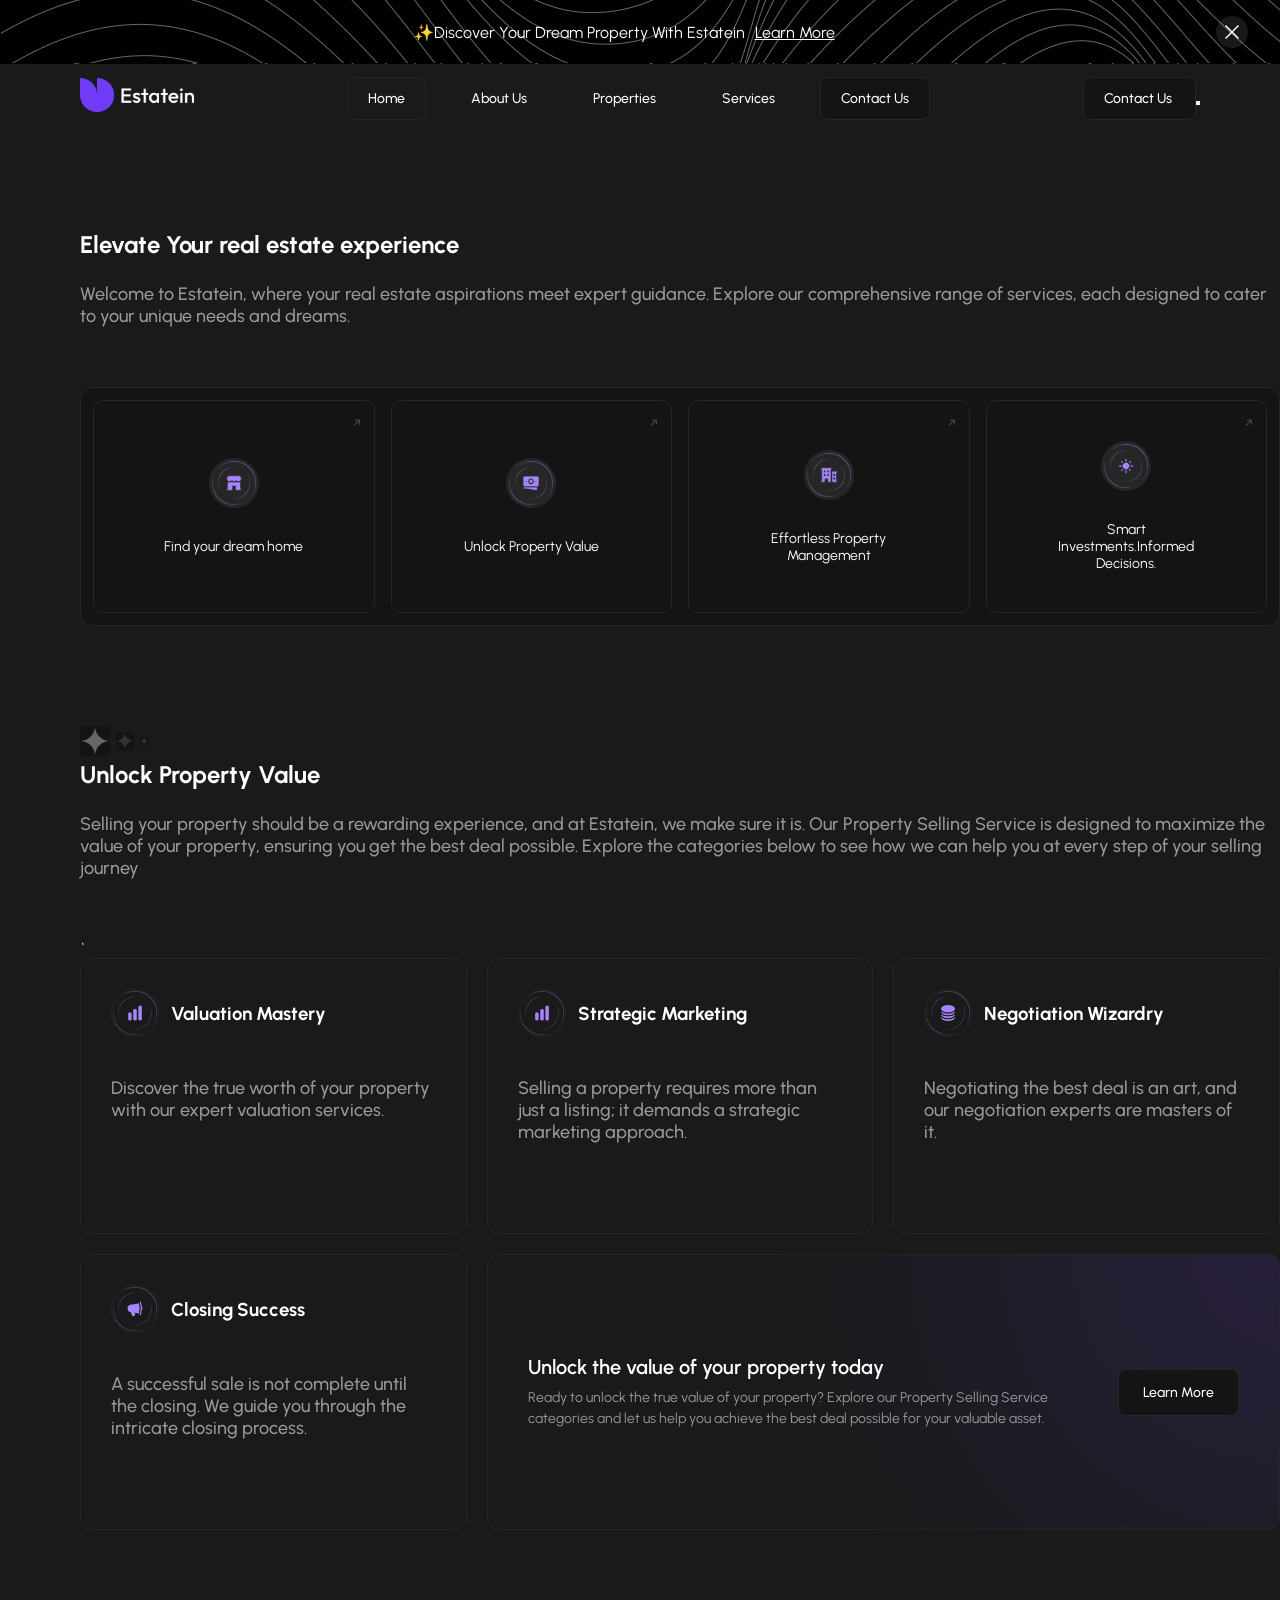
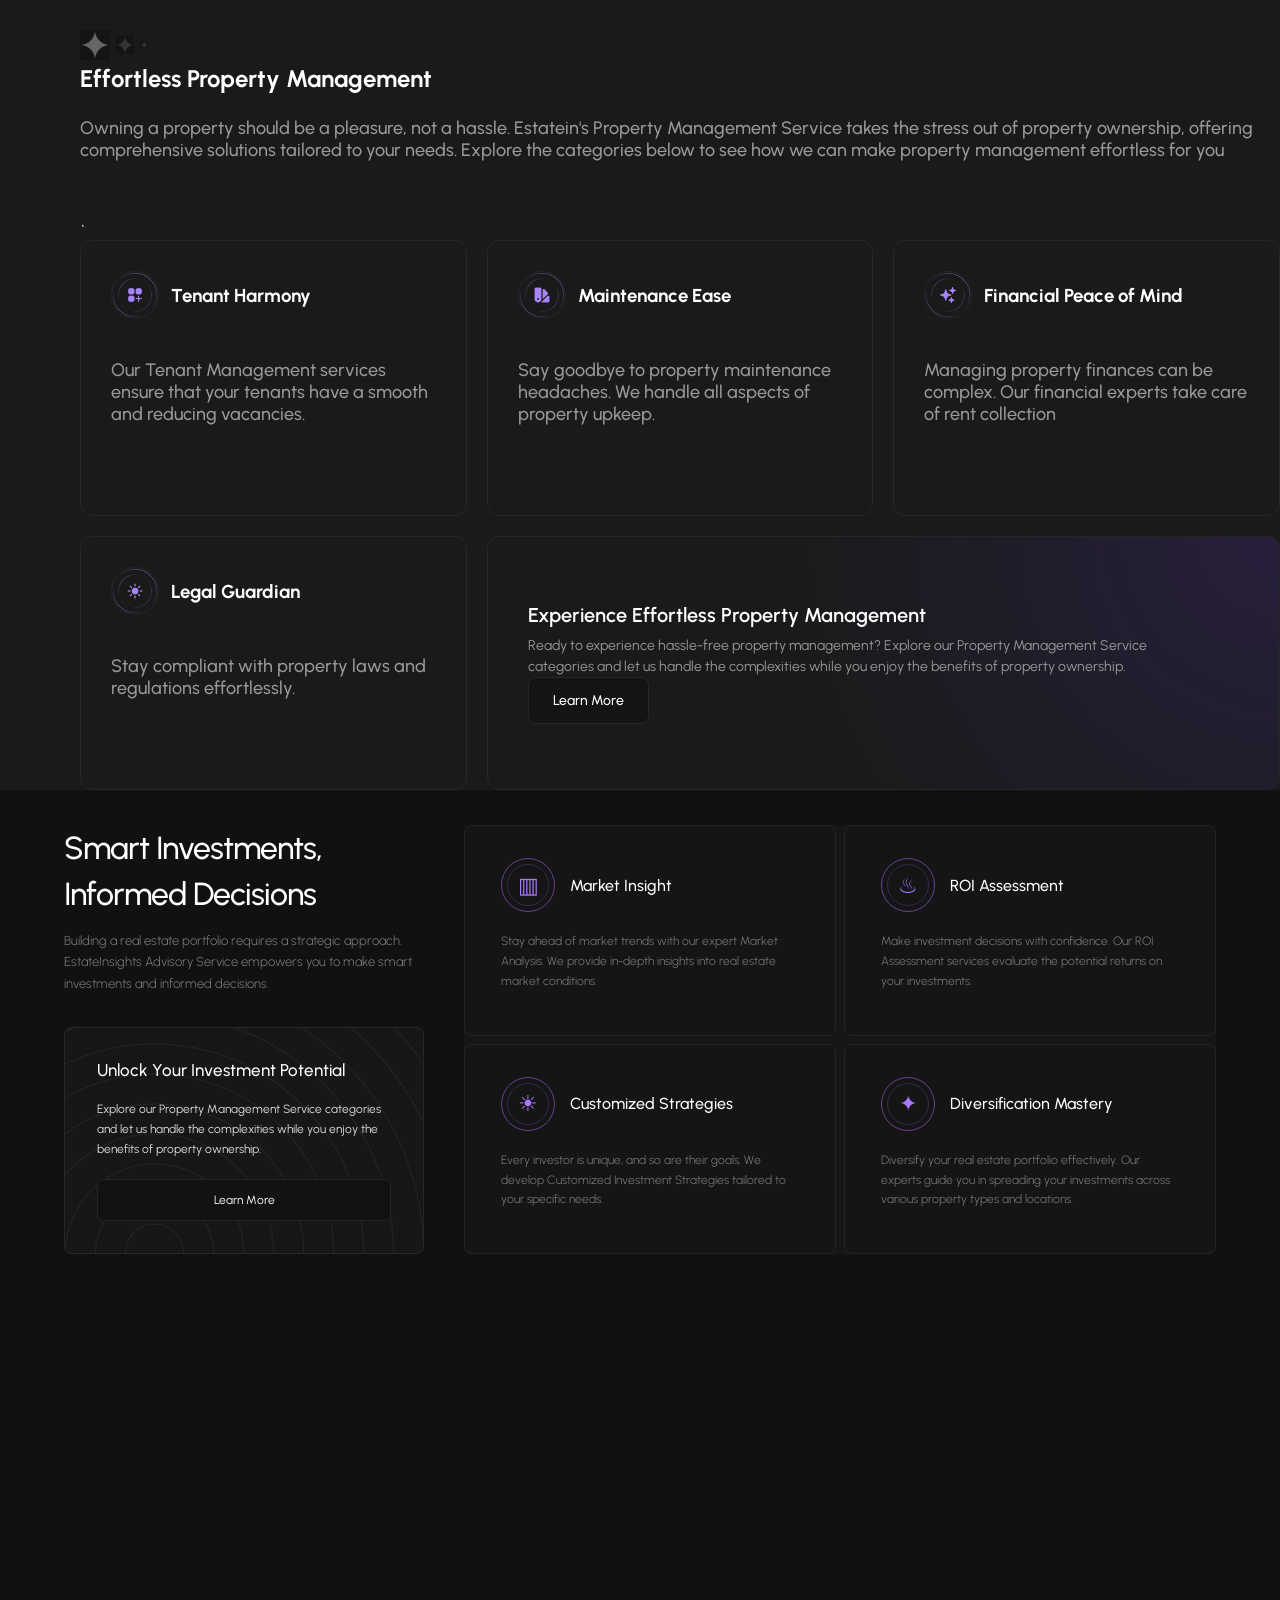
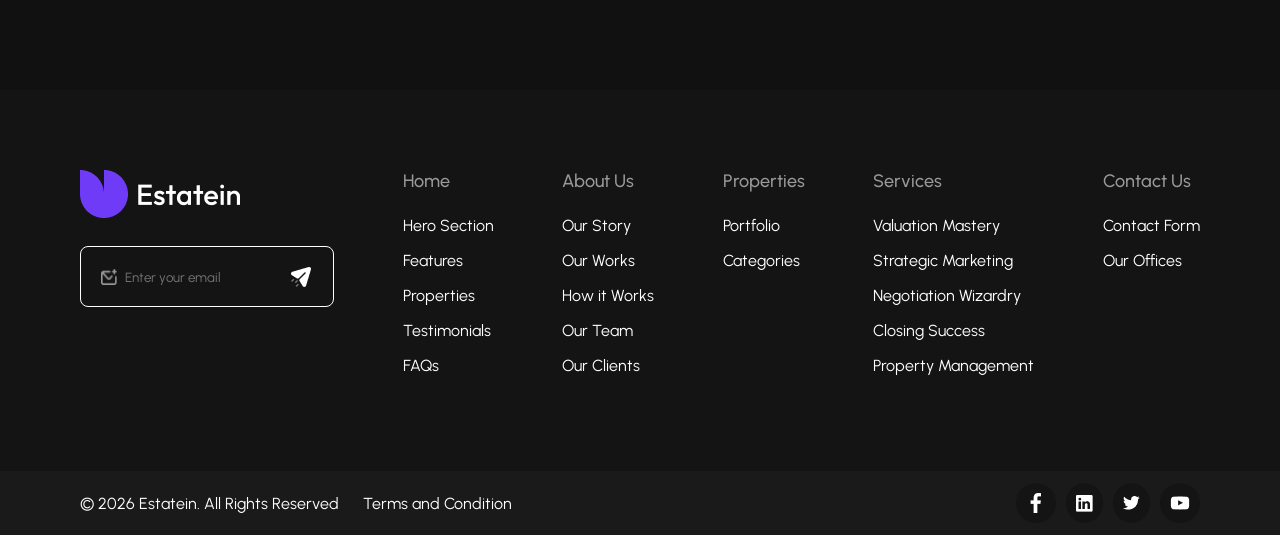
==== services.html @ dced4c07 "new repo" ====
<!DOCTYPE html>
<html lang="en">
<head>
    <meta charset="UTF-8">
    <meta name="viewport" content="width=device-width, initial-scale=1.0">
     <link
      rel="icon"
      type="image/png"
      href="./assets/images/favicon/favicon-96x96.png"
      sizes="96x96"
    />
    <link
      rel="icon"
      type="image/svg+xml"
      href="./assets/images/favicon/favicon.svg"
    />
    <link rel="shortcut icon" href="./assets/images/favicon/favicon.ico" />
    <link
      rel="apple-touch-icon"
      sizes="180x180"
      href="./assets/images/favicon/apple-touch-icon.png"
    />
    <link rel="manifest" href="./assets/images/favicon/site.webmanifest" />
    <title>Estatein: No. 1 real estate agency in Nigeria</title>
    <link href="https://unpkg.com/aos@2.3.1/dist/aos.css" rel="stylesheet" />
    <link href="./services.css" rel="stylesheet" />
</head>
<body>
     <header>
      <div class="header-left">
        <span>✨Discover Your Dream Property With Estatein</span>
        <a href="">Learn More</a>
      </div>
      <div class="header-right">
        <img src="./assets/images/cancel.png" alt="cancel icon" />
      </div>
    </header>
    <nav>
      <div>
        <a href="/">
          <img
            class="nav-logo-img"
            src="./assets/images/Logo.png"
            alt="estatein logo"
          />
        </a>
      </div>

      <ul id="nav-links">
        <li><a class="active-nav" href="./index.html">Home</a></li>
        <li><a href="/aboutus.html">About Us</a></li>
        <li><a href="/properties.html">Properties</a></li>
        <li><a href="/services.html">Services</a></li>
        <li class="nav-contact-li">
          <a class="contact-button" href="/contactus.html">Contact Us</a>
        </li>
      </ul>

      <div class="nav-right">
        <a class="contact-button nav-contact-btn" href="/contactus.html">
          Contact Us
        </a>
        <button
          class="nav-toggle"
          id="nav-toggle"
          aria-label="Toggle navigation menu"
          aria-expanded="false"
          aria-controls="nav-links"
        >
          <span></span>
          <span></span>
          <span></span>
        </button>
      </div>
    </nav>

     <section id="herosection" class="hero-section">
        <div class="hero-upper">
         
          <h1>Elevate Your real estate experience</h1>
          <p>
           Welcome to Estatein, where your real estate aspirations meet expert guidance. Explore our comprehensive range of services, each designed to cater to your unique needs and dreams.
          </p>
        

         <div class="hero-cards-wrapper">
            <div class="hero-lower">
                <div class="card-arrow">↗️</div>
            <div class="hero-card">
                <img src="./assets/images/cuphouse.png" alt="staricon">
            </div>
            <span>Find your dream home</span>
             </div>

            
            <div class="hero-lower">
                <div class="card-arrow">↗️</div>
            <div class="hero-card">
                 <img src="./propvalue.png" alt="staricon">
              </div>
              <span>Unlock Property Value</span>
             </div>
            

            
            <div class="hero-lower">
                <div class="card-arrow">↗️</div>
            <div class="hero-card">
               <img src="building.png" alt="staricon">
              </div>
              <span>Effortless Property Management</span>
             </div>
            

            
            <div class="hero-lower">
                <div class="card-arrow">↗️</div>
            <div class="hero-card">
              <img src="./smart.png" alt="staricon">
            </div>
            <span>Smart Investments.Informed Decisions.</span>
             </div>
        </div>
    </div>

           

           
 </section>

 <section id="valuesection" class="value-section">
        <div class="value-upper">
         <img src="./assets/images/starimg.png" alt="AbstractDesign">
          <h1>Unlock Property Value</h1>
          <p>
            Selling your property should be a rewarding experience, and at Estatein, we make sure it is. Our Property Selling Service is designed to maximize the value of your property, ensuring you get the best deal possible. Explore the categories below to see how we can help you at every step of your selling journey
          </p>`
        </div>

          <div class="cards-grid">


            <div class="feature-card">
            <div class="card-header">
              <div class="icon-box">
                <img src="./analytics.png" alt="staricon">
                </div>
              <h3>Valuation Mastery</h3>
              </div>
              <p>Discover the true worth of your property with our expert valuation services.</p>
              
            </div>

             <div class="feature-card">
            <div class="card-header">
              <div class="icon-box">
                <img src="./analytics.png" alt="staricon">
                </div>
              <h3>Strategic Marketing</h3>
              </div>
              <p>Selling a property requires more than just a listing; it demands a strategic marketing approach.</p>
            </div>

             <div class="feature-card">
            <div class="card-header">
              <div class="icon-box">
                <img src="./wizard.png" alt="staricon">
                </div>
              <h3>Negotiation Wizardry</h3>
              </div>
              <p>Negotiating the best deal is an art, and our negotiation experts are masters of it.</p>
            </div>

            <div class="feature-card">
            <div class="card-header">
              <div class="icon-box">
                <img src="./success.png" alt="staricon">
                </div>
              <h3>Closing Success</h3>
              </div>
              <p>A successful sale is not complete until the closing. We guide you through the intricate closing process.</p>
            </div>

            <div class="banner-card">
              <div class="banner-content">
                <h3>Unlock the value of your property today</h3>
                <p>Ready to unlock the true value of your property? Explore our Property Selling Service categories and let us help you achieve the best deal possible for your valuable asset.</p>
              </div>
              <a href="#" class="btn-cta">Learn More</a>
            </div>


            </div>
       </section>

        <section id="propertysection" class="property-section">
        <div class="property-upper">
         <img src="./assets/images/starimg.png" alt="AbstractDesign">
          <h1>Effortless Property Management</h1>
          <p>
              Owning a property should be a pleasure, not a hassle. Estatein's Property Management Service takes the stress out of property ownership, 
              offering comprehensive solutions tailored to your needs. Explore the categories below to see how we can make property management effortless for you
          </p>`
        </div>

          <div class="property-cards-grid">


            <div class="property-card">
            <div class="property-card-header">
              <div class="property-icon-box">
                <img src="./ease.png" alt="staricon">
                </div>
              <h3>Tenant Harmony</h3>
              </div>
              <p>Our Tenant Management services ensure that your tenants have a smooth and reducing vacancies.</p>
              
            </div>

              <div class="property-card">
            <div class="property-card-header">
              <div class="property-icon-box">
                <img src="./maint.png" alt="staricon">
                </div>
              <h3>Maintenance Ease</h3>
              </div>
              <p>Say goodbye to property maintenance headaches. We handle all aspects of property upkeep.</p>
            </div>

             <div class="property-card">
            <div class="property-card-header">
              <div class="property-icon-box">
                <img src="./finace.png" alt="staricon">
                </div>
              <h3>Financial Peace of Mind</h3>
              </div>
              <p>Managing property finances can be complex. Our financial experts take care of rent collection</p>
            </div>

            <div class="property-card">
            <div class="property-card-header">
              <div class="property-icon-box">
                <img src="./legal.png" alt="staricon">
                </div>
              <h3>Legal Guardian</h3>
              </div>
              <p>Stay compliant with property laws and regulations effortlessly.</p>
            </div>

            <div class="banner-card">
              <div class="banner-content">
                <h3>Experience Effortless Property Management</h3>
                <p>Ready to experience hassle-free property management? Explore our Property Management Service categories and let us handle the complexities while you enjoy the benefits of property ownership.</p>
              <a href="#" class="btn-cta">Learn More</a>
            </div>


            </div>
       </section>


       <section class="investment-section">
 
    <div class="container">
 
            <!-- LEFT SIDE -->
            <div class="left-content">
                <h1>
                    Smart Investments,<br>
                    Informed Decisions
                </h1>
 
                <p class="intro">
                    Building a real estate portfolio requires a strategic approach.
                    EstateInsights Advisory Service empowers you to make
                    smart investments and informed decisions.
                </p>
 
                <!-- CTA CARD -->
                <div class="investment-card">
 
                    <div class="card-pattern"></div>
 
                    <div class="card-content">
                        <h2>Unlock Your Investment Potential</h2>
 
                        <p>
                            Explore our Property Management Service
                            categories and let us handle the complexities while
                            you enjoy the benefits of property ownership.
                        </p>
 
                        <a href="#" class="learn-btn">
                            Learn More
                        </a>
                    </div>
 
                </div>
 
            </div>
 
 
            <!-- RIGHT SIDE -->
            <div class="services-grid">
 
                <!-- CARD 1 -->
                <div class="service-card">
 
                    <div class="service-header">
                        <div class="icon">
                            <span>▥</span>
                        </div>
 
                        <h3>Market Insight</h3>
                    </div>
 
                    <p>
                        Stay ahead of market trends with our expert
                        Market Analysis. We provide in-depth insights into
                        real estate market conditions.
                    </p>
 
                </div>
 
 
                <!-- CARD 2 -->
                <div class="service-card">
 
                    <div class="service-header">
                        <div class="icon">
                            <span>♨</span>
                        </div>
 
                        <h3>ROI Assessment</h3>
                    </div>
 
                    <p>
                        Make investment decisions with confidence. Our
                        ROI Assessment services evaluate the potential
                        returns on your investments.
                    </p>
 
                </div>
 
 
                <!-- CARD 3 -->
                <div class="service-card">
 
                    <div class="service-header">
                        <div class="icon">
                            <span>☀</span>
                        </div>
 
                        <h3>Customized Strategies</h3>
                    </div>
 
                    <p>
                        Every investor is unique, and so are their goals.
                        We develop Customized Investment Strategies
                        tailored to your specific needs.
                    </p>
 
                </div>
 
 
                <!-- CARD 4 -->
                <div class="service-card">
 
                    <div class="service-header">
                        <div class="icon">
                            <span>✦</span>
                        </div>
 
                        <h3>Diversification Mastery</h3>
                    </div>
 
                    <p>
                        Diversify your real estate portfolio effectively.
                        Our experts guide you in spreading your investments
                        across various property types and locations.
                    </p>
 
                </div>
 
            </div>
 
        </div>
       </section>

        <footer>
        <div class="footer-upper">
                <div class="footer-upper-child">
                    <a href="/" >
                         <img data-aos="fade-right" data-aos-duration="900" src="./assets/images/Logo.png" alt="logo">     
                    </a>

                    <form class="footer-form">
                        <img src="./assets/images/emailicon.png" class="email-icon" alt="email icon">
                        <input type="email" placeholder="Enter your email" class="email-input"/>

                        <button>
                            <img src="./assets/images/sendicon.png" alt="send button"/>
                        </button>
                    </form>
                         
                </div>
                <div class="footer-upper-child">
                        <h5>Home</h5>
                        <ul>
                            <li>
                                <a href="/index.html#herosection">Hero Section</a>
                            </li>
                            <li>
                                <a href="/index.html#features">Features</a>
                            </li>
                            <li>
                                <a href="/index.html#properties">Properties</a>
                            </li>
                            <li>
                                <a href="/index.html#testimonials">Testimonials</a>
                            </li>
                            <li>
                                <a href="/index.html#faqs">FAQs</a>
                            </li>
                        </ul>
                </div>
                <div class="footer-upper-child">
<h5>About Us</h5>
                        <ul>
                            <li>
                                <a href="/aboutus.html#ourjourney">Our Story</a>
                            </li>
                            <li>
                                <a href="/aboutus.html#ourworks">Our Works</a>
                            </li>
                            <li>
                                <a href="/aboutus.html#howitworks">How it Works</a>
                            </li>
                            <li>
                                <a href="/aboutus.html#ourteam">Our Team</a>
                            </li>
                            <li>
                                <a href="/aboutus.html#ourclients">Our Clients</a>
                            </li>
                        </ul>
                </div>
                <div class="footer-upper-child">
                             <h5>Properties</h5>
                        <ul>
                            <li>
                                <a href="/properties.html#portfolio">Portfolio</a>
                            </li>
                            <li>
                                <a href="/properties.html#categories">Categories</a>
                            </li>
                           
                           
                        </ul>
                </div>
                <div class="footer-upper-child">
                       <h5>Services</h5>
                        <ul>
                            <li>
                                <a href="/services.html#valuationmastery">Valuation Mastery</a>
                            </li>
                            <li>
                                <a href="/services.html#strategicmarketing">Strategic Marketing</a>
                            </li>
                            <li>
                                <a href="/services.html#negotiationwizadry">Negotiation Wizardry</a>
                            </li>
                            <li>
                                <a href="/services.html#closingsuccess">Closing Success</a>
                            </li>
                            <li>
                                <a href="/services.html#propertymanagement">Property Management</a>
                            </li>
                        </ul>
                </div>
                <div class="footer-upper-child">
                        <h5>Contact Us</h5>
                        <ul>
                            <li>
                                <a href="/contactus.html#contactform">Contact Form</a>
                            </li>
                            <li>
                                <a href="/contactus.html#ouroffices">Our Offices</a>
                            </li>
                          
                        
                        </ul>
                </div>

        </div>


        <div class="footer-lower">
            <div class="footer-lower-left">
                  © 2026 Estatein. All Rights Reserved
                  <a href="/">
                     Terms and Condition

                  </a>
            </div>
            <div class="footer-bottom-right">

                <a href="https://www.facebook.com" class="social-link">
                    <img src="./assets/images/facebook.png" alt="facebook " class="social-img"/>
                </a>

                 <a href="https://www.linkedin.com" class="social-link">
                    <img src="./assets/images/linkedin.png" alt="linkedin" class="social-img"/>
                </a>

                 <a href="https://www.twitter.com" class="social-link">
                    <img src="./assets/images/twitter.png" alt="twitter" class="social-img"/>
                </a>

                 <a href="https://www.youtube.com" class="social-link">
                    <img src="./assets/images/youtube.png" alt="youtube" class="social-img"/>
                </a>

            </div>

        </div>
    </footer>

     <script src="https://unpkg.com/aos@2.3.1/dist/aos.js"></script>
    <script>
      AOS.init();
    </script>
    <script src="./script.js"></script>
</body>
</html>
---- services.css ----
@import url('https://fonts.googleapis.com/css2?family=Urbanist:ital,wght@0,100..900;1,100..900&display=swap');

*{
    margin: 0;
    padding: 0;
    box-sizing: border-box;
    text-decoration: none;
    scroll-behavior: smooth;
}

body{
    overflow-x: hidden;
    
    font-family: "Urbanist", sans-serif;
    background: #1a1a1a;
    color: white;
}

header{
    display: flex;
    background: url("./assets/images/AbstractDesign.png"), linear-gradient(to top, rgba(0, 0, 0, 0.973), rgba(0, 0, 0, 0.959));
    padding: 16px 32px;

}
.header-right{
    width: 32px;
    height: 32px;
}
.header-left{
    flex-grow: 1;
    display: flex;
    justify-content: center;
    align-items: center;
    gap: 10px;
}
.header-left a{
    color: white;
    text-decoration: underline;
    cursor: pointer;
    transition: all 0.6s ease;
}
.header-left a:hover{
    color: #703bf7;
}




/* nav section */
nav{
    display: flex;
    padding: 14px 80px;
    justify-content: space-between;
    align-items: center;
}
.nav-logo-img{
    height: 34px;
    width: 114px;
}

nav ul{
    display: flex;
    gap: 24px;
}

nav li{
    list-style: none;
}
nav li a{
    color: white;
    font-size: 14px;
    font-weight: 500;
    cursor: pointer;
    transition: all 0.6s ease;
    padding: 12px 20px;
    border: 1px solid rgba(255, 255, 255, 0);
    border-radius: 8px;
    
}

   
nav li a:hover{  
    border: 1px solid #262626;
}

.active-nav{
    padding: 12px 20px;
    border: 1px solid #262626;
    border-radius: 8px;
}

.contact-button{
    color: white;
    font-size: 14px;
    font-weight: 500;
    cursor: pointer;
    transition: all 0.6s ease;
    padding: 12px 20px;
    border: 1px solid #262626;
    border-radius: 8px;
    background-color: #141414;
    
}

   
.contact-button:hover{  
    border: 1px solid white;
}
.purple-button{
    color: white;
    font-size: 14px;
    font-weight: 500;
    cursor: pointer;
    transition: all 0.6s ease;
    padding: 12px 20px;
    border: 1px solid #703bf7;
    border-radius: 8px;
    background-color: #703bf7;
    
}

   
.purple-button:hover{  
    border: 1px solid #703bf7;
    color: #703bf7;
    background: none;
}

.hero-section {
     
    padding: 0px 0px 0px 80px;
    margin-top: 100px;
}
.hero-upper p {
    font-weight: 500;
    font-size: 18px;
    margin-top: 24px;
    margin-bottom: 60px;
    color: #999999;
}

.hero-lower p {
     font-weight: 500;
    font-size: 18px;
    margin-top: 24px;
    margin-bottom: 60px;
    color: #999999;
}

.hero-lower {
    display: flex;
    flex-direction: column;
     align-items: center;
     text-align: center;
    position: relative;
    justify-content: center;
    flex: 1;
    
    
    border-radius: 10px;
    border: 1px solid #262626;
    padding: 40px 20px;
    gap: 14px;
    

}
.hero-lower:hover {
    border-color: #6f45b7;
    transform: translateY(-5px);
 
    box-shadow:
        0 15px 40px rgba(0, 0, 0, 0.35),
        0 0 30px rgba(121, 72, 190, 0.08);
}
.hero-lower span {
    font-size: 14px;
    color: var(--text);
    max-width: 160px;
}


.hero-cards-wrapper {
    display: flex;
    flex-direction: row;
    gap: 16px;
    width: 100%;
    padding: 12px;
    background-color: #141414;
    border: 1px solid #262626;
    border-radius: 12px;
}
.card-arrow {
    position: absolute;
    top: 14px;
    right: 14px;
    color: #4D4D4D;
    font-size: 14px;
}
.hero-card {
    width: 50px;
    height: 50px;
    background-color: #262626;
    border-radius: 50%;
    display: flex;
    align-items: center;
    justify-content: center;
    margin-bottom: 16px;
    flex-shrink: 0;
}

.hero-card img {
    width: 44px;
    height: 44px;
    object-fit: contain;
}





/* property section */
.property-section {
     padding: 0px 0px 0px 80px;
    margin-top: 100px;
}
.property-upper p {
     font-weight: 500;
    font-size: 18px;
    margin-top: 24px;
    margin-bottom: 60px;
    color: #999999;
}

.property-cards-grid {
    display: grid;
    grid-template-columns: repeat(3, 1fr);
    gap: 20px;
}

.property-card {
    background-color: #1A1A1A;
    border: 1px solid #262626;
    border-radius: 12px;
    padding: 30px;
    display: flex;
     flex-direction: column ;
     gap: 16px;
}
.property-card-header {
    display: flex;
    align-items: center;
    gap: 12px;
}
.property-icon-box {
    width: 48px;
    height: 48px;
    background-color: #1A1A1A;
    border: 1px solid #262626;
    border-radius: 50%;
    display: flex;
    align-items: center;
    justify-content: center;
    flex-shrink: 0;
}
.banner-card {
    grid-column: span 2;
    background-color: #1A1A1A;
    background-image: radial-gradient(circle at top right, rgba(112, 59, 247, 0.15), transparent 60%);
    border: 1px solid #262626;
    border-radius: 12px;
    padding: 30px 40px;
    display: flex;
    align-items: center;
    justify-content: space-between;
    gap: 20px;
}
.banner-card :hover{
     transform: translateY(-5px);
 
    background: #181619;
 
    border-color: #7046ad;
 
    box-shadow:
        0 15px 35px rgba(0, 0, 0, 0.3),
        0 0 25px rgba(119, 70, 190, 0.08);

}
.banner-content h3 {
    font-size: 20px;
    font-weight: 600;
    color: #FFFFFF;
    margin-bottom: 8px;
}
.banner-content p {
    font-size: 14px;
    color: #999999;
    line-height: 1.5;
    max-width: 650px;
}
.btn-cta {
    display: inline-block;
    background-color: #141414;
    color: #FFFFFF;
    border: 1px solid #262626;
    padding: 14px 24px;
    border-radius: 8px;
    text-decoration: none;
    font-size: 14px;
    font-weight: 500;
    white-space: nowrap;
    transition: all 0.3s ease;
}
.property-card p{
    font-weight: 500;
    font-size: 18px;
    margin-top: 24px;
    margin-bottom: 60px;
    color: #999999;
}
.property-card img {
    width: 44px;
    height: 44px;
    object-fit: contain;
}
.btn-cta:hover {
    background-color: #703bf7;
    border-color: #703BF7;
}
.property-card:hover {
     transform: translateY(-5px);
 
    background: #181619;
 
    border-color: #7046ad;
 
    box-shadow:
        0 15px 35px rgba(0, 0, 0, 0.3),
        0 0 25px rgba(119, 70, 190, 0.08);

}


/* value section */
.value-section {
     padding: 0px 0px 0px 80px;
    margin-top: 100px;
}
.value-upper p {
     font-weight: 500;
    font-size: 18px;
    margin-top: 24px;
    margin-bottom: 60px;
    color: #999999;
}

.cards-grid {
    display: grid;
    grid-template-columns: repeat(3, 1fr);
    gap: 20px;
}

.feature-card {
    background-color: #1A1A1A;
    border: 1px solid #262626;
    border-radius: 12px;
    padding: 30px;
    display: flex;
     flex-direction: column ;
     gap: 16px;
}
.feature-card :hover {
      border-color: #6f45b7;
    transform: translateY(-5px);
 
    box-shadow:
        0 15px 40px rgba(0, 0, 0, 0.35),
        0 0 30px rgba(121, 72, 190, 0.08);

}
.card-header {
    display: flex;
    align-items: center;
    gap: 12px;
}
.icon-box {
    width: 48px;
    height: 48px;
    background-color: #1A1A1A;
    border: 1px solid #262626;
    border-radius: 50%;
    display: flex;
    align-items: center;
    justify-content: center;
    flex-shrink: 0;
}
.banner-card {
    grid-column: span 2;
    background-color: #1A1A1A;
    background-image: radial-gradient(circle at top right, rgba(112, 59, 247, 0.15), transparent 60%);
    border: 1px solid #262626;
    border-radius: 12px;
    padding: 30px 40px;
    display: flex;
    align-items: center;
    justify-content: space-between;
    gap: 20px;
}
.banner-content h3 {
    font-size: 20px;
    font-weight: 600;
    color: #FFFFFF;
    margin-bottom: 8px;
}
.banner-content p {
    font-size: 14px;
    color: #999999;
    line-height: 1.5;
    max-width: 650px;
}
.btn-cta {
    display: inline-block;
    background-color: #141414;
    color: #FFFFFF;
    border: 1px solid #262626;
    padding: 14px 24px;
    border-radius: 8px;
    text-decoration: none;
    font-size: 14px;
    font-weight: 500;
    white-space: nowrap;
    transition: all 0.3s ease;
}
.feature-card p{
    font-weight: 500;
    font-size: 18px;
    margin-top: 24px;
    margin-bottom: 60px;
    color: #999999;
}
.feature-card img {
    width: 44px;
    height: 44px;
    object-fit: contain;
}
.btn-cta:hover {
    background-color: #703bf7;
    border-color: #703BF7;
}

.investment-section {
    position: relative;
    min-height: 100vh;
    padding: 35px 5%;
    background: #111111;
    overflow: hidden;
}
 
 
 
 
.stars span:nth-child(1) {
    font-size: 20px;
}
 
.stars span:nth-child(2) {
    font-size: 11px;
}
 
.stars span:nth-child(3) {
    font-size: 6px;
}
 
 
/* =========================================
   CONTAINER
========================================= */
 
.container {
    max-width: 1200px;
    margin: 0 auto;
 
    display: grid;
    grid-template-columns: 360px 1fr;
    gap: 40px;
}
 
 
/* =========================================
   LEFT CONTENT
========================================= */
 
.left-content {
    padding-top: 0;
}
 
.left-content h1 {
    font-size: 32px;
    line-height: 1.45;
    font-weight: 500;
    letter-spacing: -1px;
    margin-bottom: 12px;
}
 
.intro {
    max-width: 350px;
 
    color: #858187;
    font-size: 13px;
    line-height: 1.65;
    font-weight: 300;
 
    margin-bottom: 33px;
}
 
 
/* =========================================
   INVESTMENT CTA CARD
========================================= */
 
.investment-card {
    position: relative;
 
    min-height: 226px;
 
    border: 1px solid #29272b;
    border-radius: 8px;
 
    overflow: hidden;
 
    background: #171717;
 
    transition: all 0.4s ease;
}
 
.investment-card:hover {
    border-color: #6f45b7;
    transform: translateY(-5px);
 
    box-shadow:
        0 15px 40px rgba(0, 0, 0, 0.35),
        0 0 30px rgba(121, 72, 190, 0.08);
}
 
 
/* =========================================
   CARD BACKGROUND PATTERN
========================================= */
 
.card-pattern {
    position: absolute;
    inset: 0;
 
    opacity: 0.45;
 
    background-image:
        repeating-radial-gradient(
            circle at 25% 100%,
            transparent 0,
            transparent 28px,
            #37333b 29px,
            transparent 30px
        );
 
    pointer-events: none;
}
 
 
/* =========================================
   CARD CONTENT
========================================= */
 
.card-content {
    position: relative;
    z-index: 2;
 
    padding: 32px;
}
 
.card-content h2 {
    font-size: 17px;
    font-weight: 500;
    margin-bottom: 20px;
}
 
.card-content p {
    color: #dedade;
 
    font-size: 12px;
    line-height: 1.65;
 
    max-width: 285px;
 
    margin-bottom: 20px;
}
 
 
/* =========================================
   LEARN MORE BUTTON
========================================= */
 
.learn-btn {
    display: flex;
    align-items: center;
    justify-content: center;
 
    width: 100%;
    height: 42px;
 
    background: #121212;
 
    border: 1px solid #252329;
    border-radius: 6px;
 
    color: #ffffff;
 
    text-decoration: none;
 
    font-size: 12px;
    font-weight: 400;
 
    transition: all 0.3s ease;
}
 
.learn-btn:hover {
    background: #7446bd;
    border-color: #8b5ed4;
 
    box-shadow:
        0 0 20px rgba(125, 75, 201, 0.35);
 
    transform: translateY(-2px);
}
 
 
/* =========================================
   SERVICES GRID
========================================= */
 
.services-grid {
    display: grid;
 
    grid-template-columns: repeat(2, 1fr);
 
    gap: 8px;
 
    background: #161616;
 
    border-radius: 8px;
}
 
 
/* =========================================
   SERVICE CARD
========================================= */
 
.service-card {
    min-height: 195px;
 
    padding: 32px 36px;
 
    background: #151515;
 
    border: 1px solid #252525;
    border-radius: 8px;
 
    transition:
        transform 0.35s ease,
        border-color 0.35s ease,
        background 0.35s ease,
        box-shadow 0.35s ease;
}
 
.service-card:hover {
    transform: translateY(-5px);
 
    background: #181619;
 
    border-color: #7046ad;
 
    box-shadow:
        0 15px 35px rgba(0, 0, 0, 0.3),
        0 0 25px rgba(119, 70, 190, 0.08);
}
 
 
/* =========================================
   SERVICE HEADER
========================================= */
 
.service-header {
    display: flex;
    align-items: center;
 
    gap: 15px;
 
    margin-bottom: 20px;
}
 
 
/* =========================================
   ICON
========================================= */
 
.icon {
    width: 54px;
    height: 54px;
 
    flex-shrink: 0;
 
    display: flex;
    align-items: center;
    justify-content: center;
 
    border: 1px solid #644294;
 
    border-radius: 50%;
 
    position: relative;
 
    color: #a879ff;
 
    font-size: 22px;
 
    transition: all 0.4s ease;
}
 
 
/* Inner circle */
 
.icon::before {
    content: "";
 
    position: absolute;
 
    width: 40px;
    height: 40px;
 
    border: 1px solid rgba(145, 99, 220, 0.25);
 
    border-radius: 50%;
}
 
 
/* Icon hover */
 
.service-card:hover .icon {
    background: rgba(122, 70, 194, 0.1);
 
    box-shadow:
        0 0 25px rgba(137, 81, 215, 0.25);
 
    transform: rotate(8deg) scale(1.05);
}
 
 
/* =========================================
   SERVICE TITLE
========================================= */
 
.service-card h3 {
    font-size: 16px;
    font-weight: 500;
 
    white-space: nowrap;
}
 
 
/* =========================================
   SERVICE DESCRIPTION
========================================= */
 
.service-card p {
    color: #858187;
 
    font-size: 12px;
 
    line-height: 1.65;
 
    font-weight: 300;
}

/* foooter section */

footer{
    background: #141414;
}

.footer-upper{
    padding:80px;
    display: flex;
    justify-content: space-between;
    
}

.footer-form{
    display: flex;
    border: 1px solid white;
    border-radius: 8px;
    gap: 8px;
    margin-top: 24px;
    padding: 14px 20px;
    align-items: center;
}
.footer-form .email-icon{
    width:16px ;
    height: 16px;

}
.footer-form input{
    background: none;
    color: #999999;
    border:none;
     font-family: "Urbanist", sans-serif;
}
.footer-form input:focus{
    outline: none;
}
.footer-form button{
    background: none;
    border: none;
    margin-top: 4px;
}

.footer-upper-child h5{
    font-size: 18px;
    font-weight: 500;
    color: #999999;
}
.footer-upper-child ul{
    margin-top: 24px;
}
.footer-upper-child li{
    list-style: none;
    margin-bottom: 16px;
}
.footer-upper-child li a{
    color: white;
    cursor: pointer;
    transition: all 0.5s ease;

}
.footer-upper-child li a:hover{
    color: #703bf7;

}
.footer-lower{
    padding:12px 80px;
    background: #1a1a1a;
    display: flex;
    justify-content: space-between;
    align-items: center;
}
.footer-lower-left a{
    color: white;
    cursor: pointer;
    transition: all 0.5s ease;
    margin-left: 20px;
}
.footer-lower-left a:hover{
    color: #703bf7;
}

.footer-bottom-right{
    display: flex;
    gap: 10px;
}

.footer-bottom-right a{
    background: #141414;
    padding: 10px;
    border-radius: 50%;
    display: flex;
    align-items: center;
    justify-content: center;
    transition: all 0.5s ease;
}
.footer-bottom-right a:hover{
    transform: scale(1.05);
    opacity: .6;
}
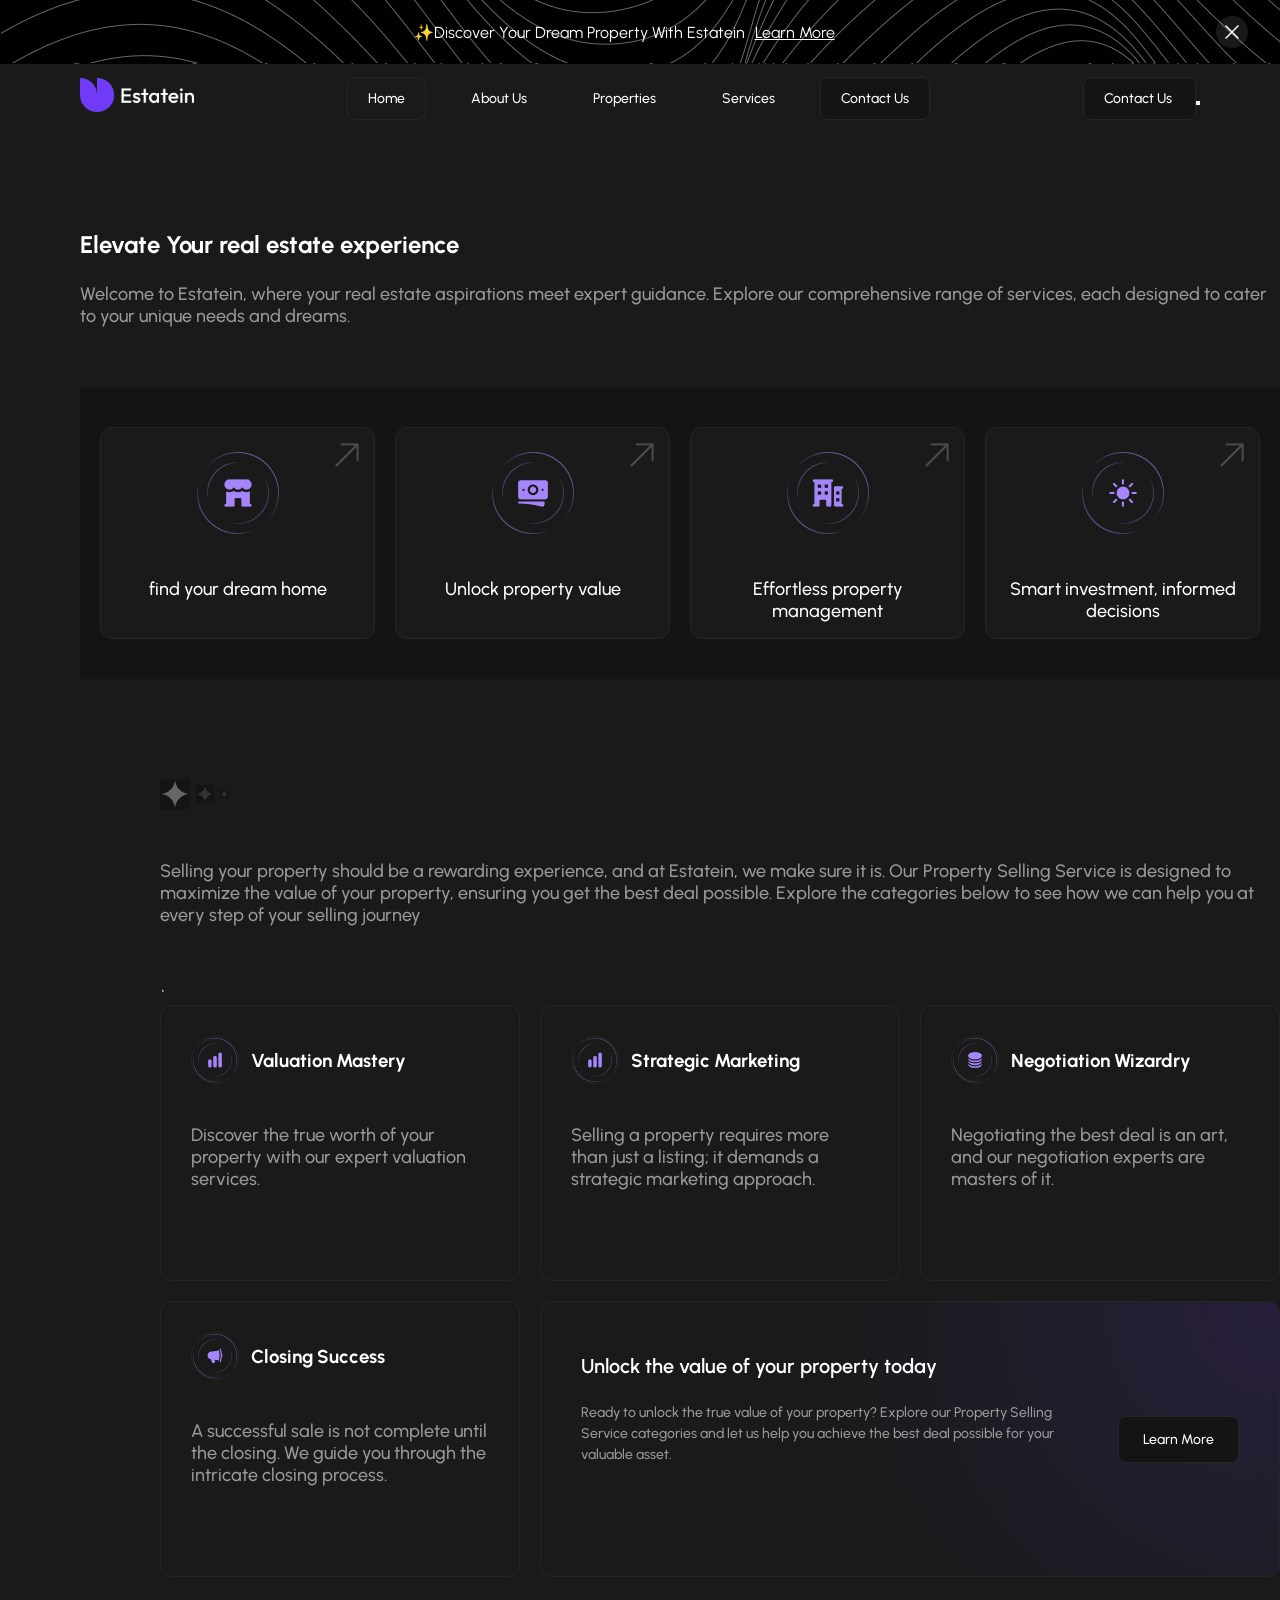
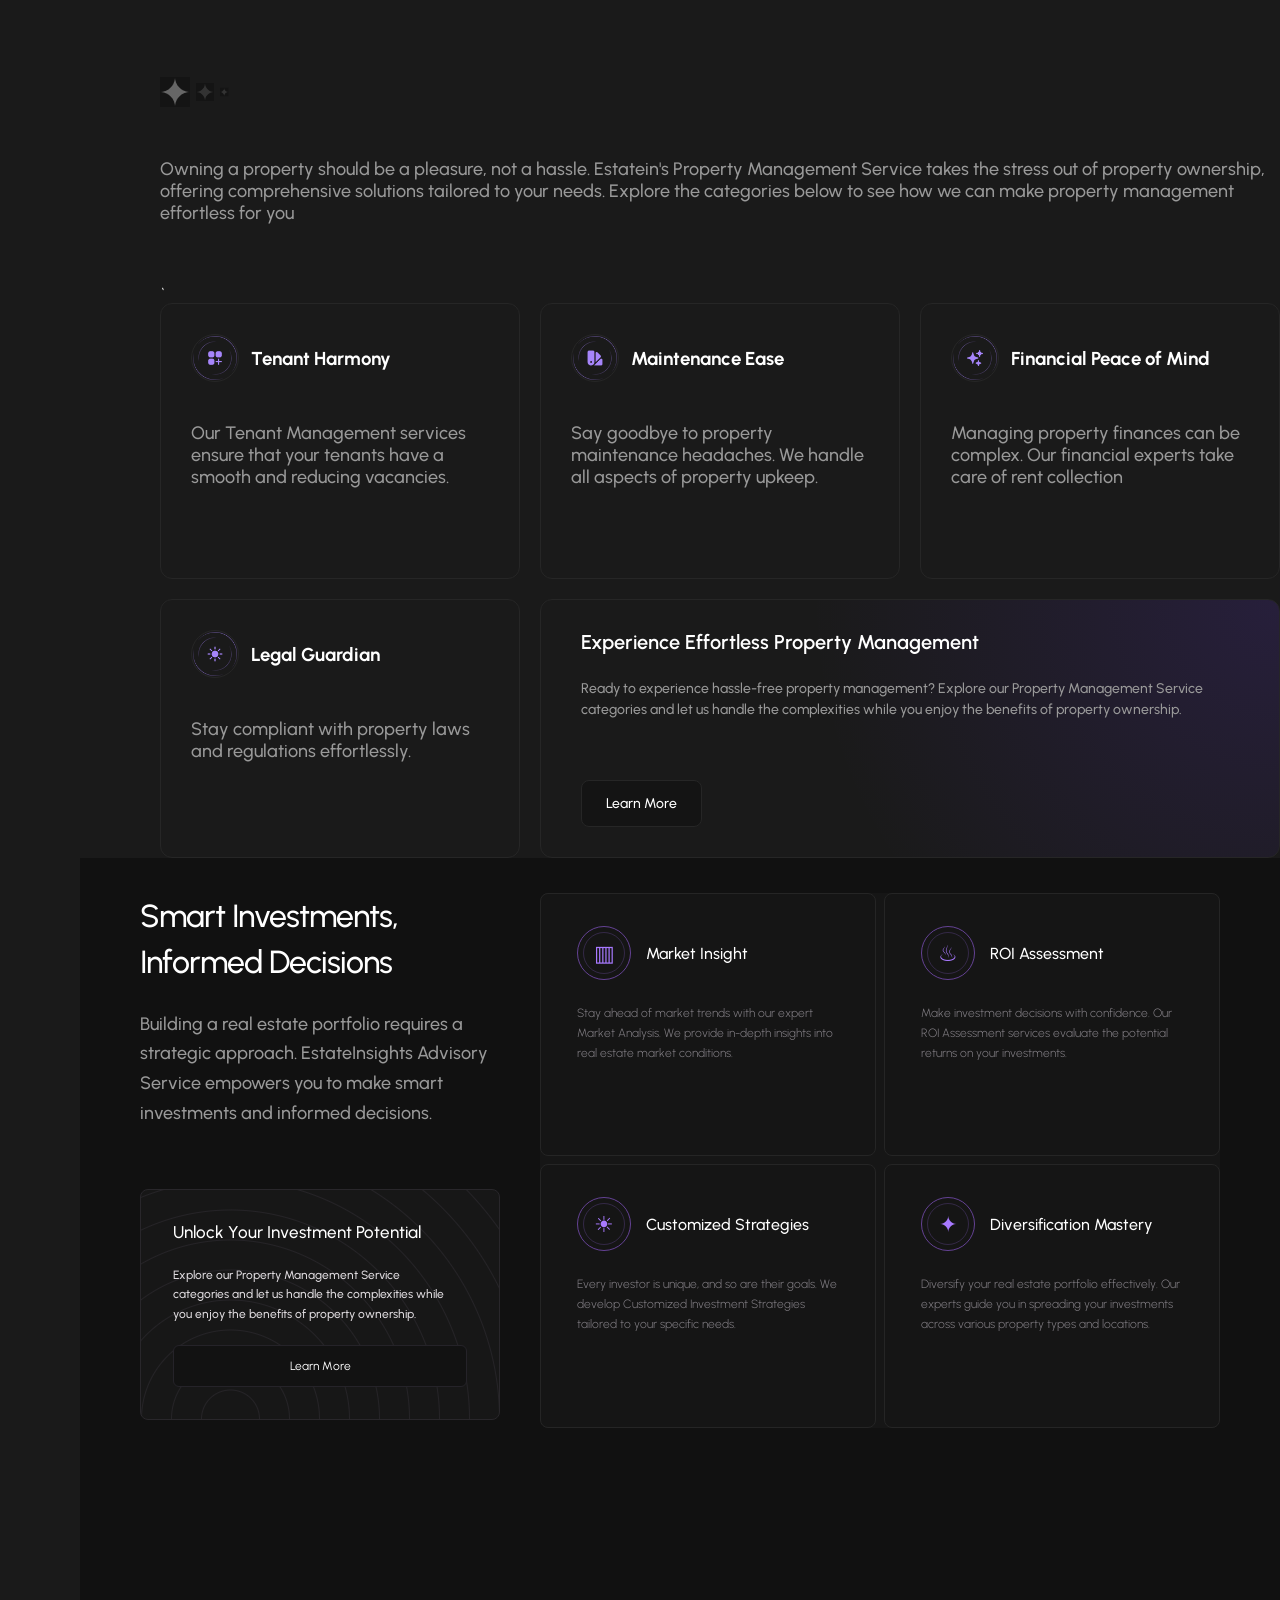
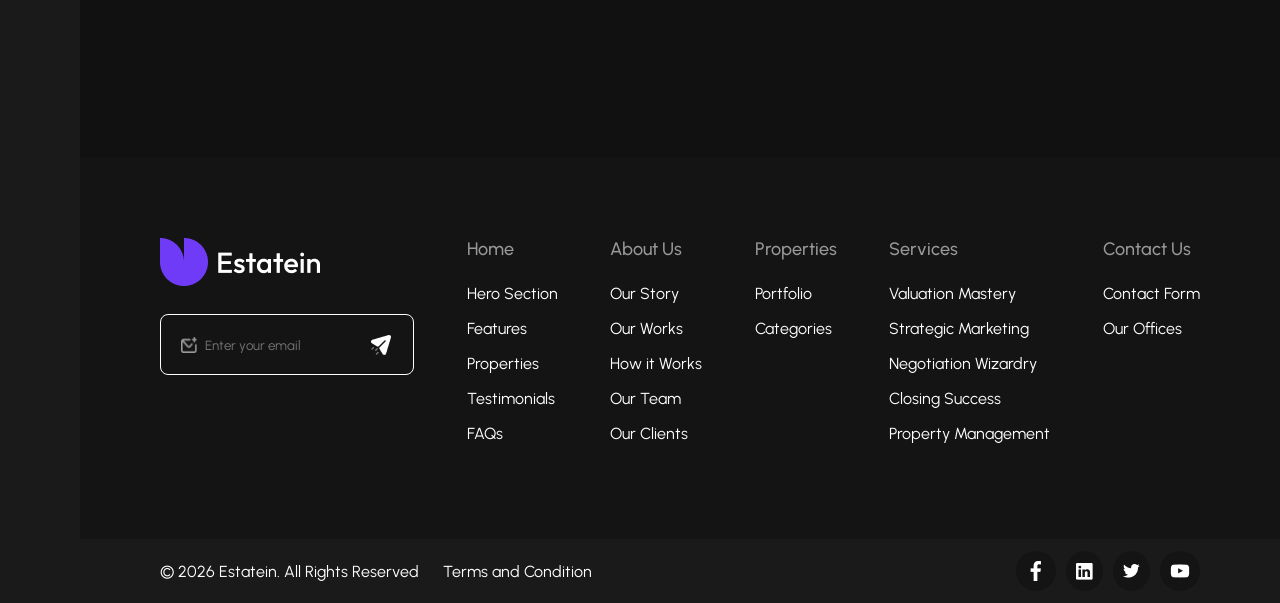
==== commit cbbc48a2: "section change" ====
--- a/services.html
+++ b/services.html
@@ -77,65 +77,90 @@
      <section id="herosection" class="hero-section">
         <div class="hero-upper">
          
-          <h1>Elevate Your real estate experience</h1>
+          <h1 data-aos="fade-right" data-aos-duration="900">
+            Elevate Your real estate experience</h1>
           <p>
            Welcome to Estatein, where your real estate aspirations meet expert guidance. Explore our comprehensive range of services, each designed to cater to your unique needs and dreams.
           </p>
+
+          <div
+          data-aos="fade-left"
+          data-aos-duration="900"
+          class="feature-middle"
+        >
         
 
-         <div class="hero-cards-wrapper">
-            <div class="hero-lower">
-                <div class="card-arrow">↗️</div>
-            <div class="hero-card">
-                <img src="./assets/images/cuphouse.png" alt="staricon">
-            </div>
-            <span>Find your dream home</span>
-             </div>
-
-            
-            <div class="hero-lower">
-                <div class="card-arrow">↗️</div>
-            <div class="hero-card">
-                 <img src="./propvalue.png" alt="staricon">
-              </div>
-              <span>Unlock Property Value</span>
-             </div>
-            
-
-            
-            <div class="hero-lower">
-                <div class="card-arrow">↗️</div>
-            <div class="hero-card">
-               <img src="building.png" alt="staricon">
-              </div>
-              <span>Effortless Property Management</span>
-             </div>
-            
-
-            
-            <div class="hero-lower">
-                <div class="card-arrow">↗️</div>
-            <div class="hero-card">
-              <img src="./smart.png" alt="staricon">
-            </div>
-            <span>Smart Investments.Informed Decisions.</span>
-             </div>
-        </div>
-    </div>
-
-           
-
-           
- </section>
+         <section id="features" class="section-features">
+        <div class="features-card">
+          <img
+            src="./assets/images/find.png"
+            alt="feature card "
+            class="features-card-icon"
+          />
+          <img
+            class="arrow-icon"
+            src="./assets/images/arrowicon.png"
+            alt="arrow icon"
+          />
+          <p class="features-text">find your dream home</p>
+        </div>
+        <div class="features-card">
+          <img
+            src="./assets/images/unlock.png"
+            alt="feature card "
+            class="features-card-icon"
+          />
+          <img
+            class="arrow-icon"
+            src="./assets/images/arrowicon.png"
+            alt="arrow icon"
+          />
+          <p class="features-text">Unlock property value</p>
+        </div>
+
+        <div class="features-card">
+          <img
+            src="./assets/images/effortless.png"
+            alt="feature card "
+            class="features-card-icon"
+          />
+          <img
+            class="arrow-icon"
+            src="./assets/images/arrowicon.png"
+            alt="arrow icon"
+          />
+          <p class="features-text">Effortless property management</p>
+        </div>
+
+        <div class="features-card">
+          <img
+            src="./assets/images/smart.png"
+            alt="feature card "
+            class="features-card-icon"
+          />
+          <img
+            class="arrow-icon"
+            src="./assets/images/arrowicon.png"
+            alt="arrow icon"
+          />
+          <p class="features-text">Smart investment, informed decisions</p>
+        </div>
+      </section>
 
  <section id="valuesection" class="value-section">
         <div class="value-upper">
          <img src="./assets/images/starimg.png" alt="AbstractDesign">
-          <h1>Unlock Property Value</h1>
+          <h1 data-aos="fade-right" data-aos-duration="900">Unlock Property Value</h1>
           <p>
             Selling your property should be a rewarding experience, and at Estatein, we make sure it is. Our Property Selling Service is designed to maximize the value of your property, ensuring you get the best deal possible. Explore the categories below to see how we can help you at every step of your selling journey
           </p>`
         </div>
+
+         <div
+          data-aos="fade-left"
+          data-aos-duration="900"
+          class="feature-middle"
+        >
 
           <div class="cards-grid">
 
@@ -191,17 +216,24 @@
 
 
             </div>
+         </div>
        </section>
 
         <section id="propertysection" class="property-section">
         <div class="property-upper">
          <img src="./assets/images/starimg.png" alt="AbstractDesign">
-          <h1>Effortless Property Management</h1>
+          <h1  data-aos="fade-right" data-aos-duration="900">Effortless Property Management</h1>
           <p>
               Owning a property should be a pleasure, not a hassle. Estatein's Property Management Service takes the stress out of property ownership, 
               offering comprehensive solutions tailored to your needs. Explore the categories below to see how we can make property management effortless for you
           </p>`
         </div>
+
+         <div
+          data-aos="fade-left"
+          data-aos-duration="900"
+          class="feature-middle"
+        >
 
           <div class="property-cards-grid">
 
@@ -256,6 +288,7 @@
 
 
             </div>
+          </div>
        </section>
 
 
--- a/services.css
+++ b/services.css
@@ -215,6 +215,51 @@
 }
 
 
+.section-features{
+    display: flex;
+    gap: 20px;
+    width: 100%;
+    padding: 40px 20px;
+    background: #141414;
+    border: #262626;
+
+}
+.features-card-icon {
+    width: 82px;
+    height: 82px;
+    object-fit: contain;
+}
+.features-card{
+    width: 25%;
+    height: 212px;
+    border-radius: 12px;
+    border: 1px solid #262626;
+    background: #1a1a1a;
+    display: flex;
+    flex-direction: column;
+    justify-content: space-between;
+    text-align: center;
+    align-items: center;
+    gap: 20px;
+    position: relative;
+    transition: all 0.5s ease;
+    padding: 24px 20px;
+}
+.features-card:hover{
+    opacity: .3;
+    transform: scale(1.05);
+}
+.arrow-icon{
+    position: absolute;
+    top: 10px;
+    right: 10px;
+}
+.features-card p {
+    color: #FFFFFF;
+}
+
+
+
 
 
 
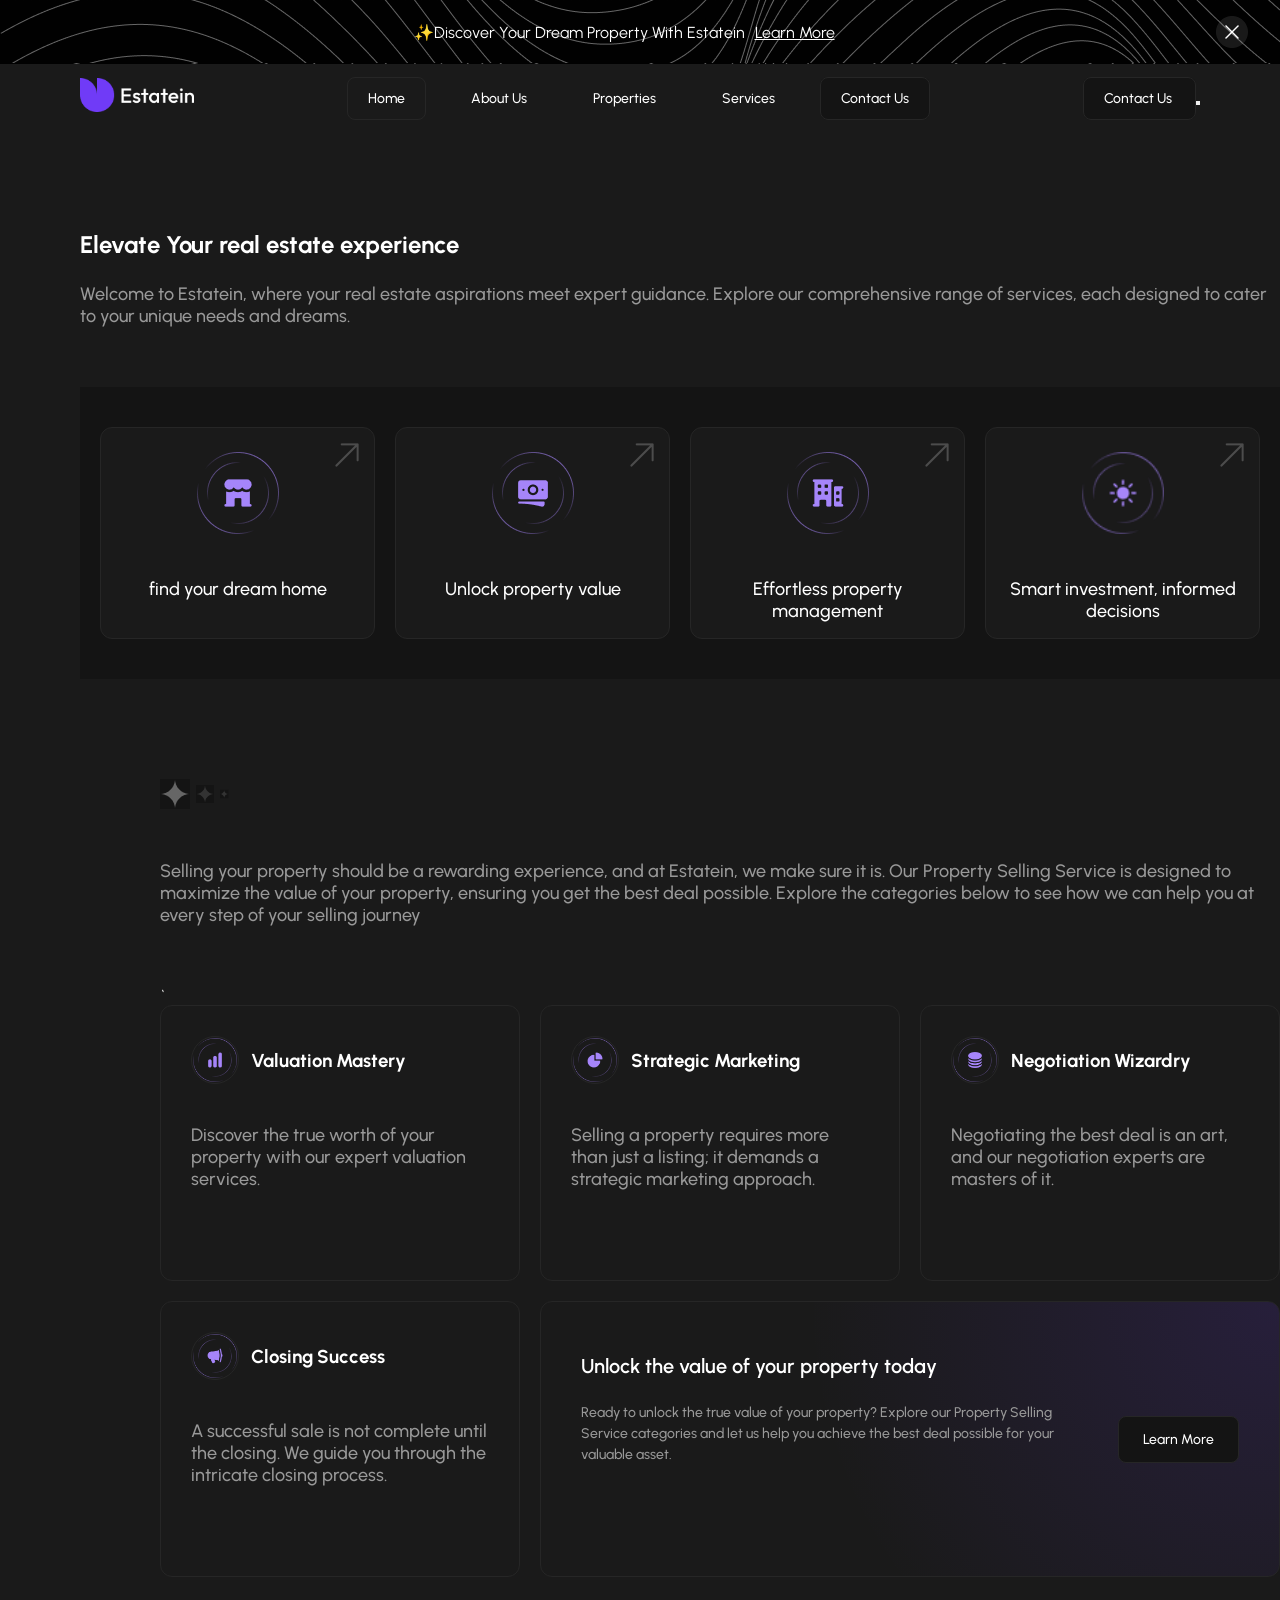
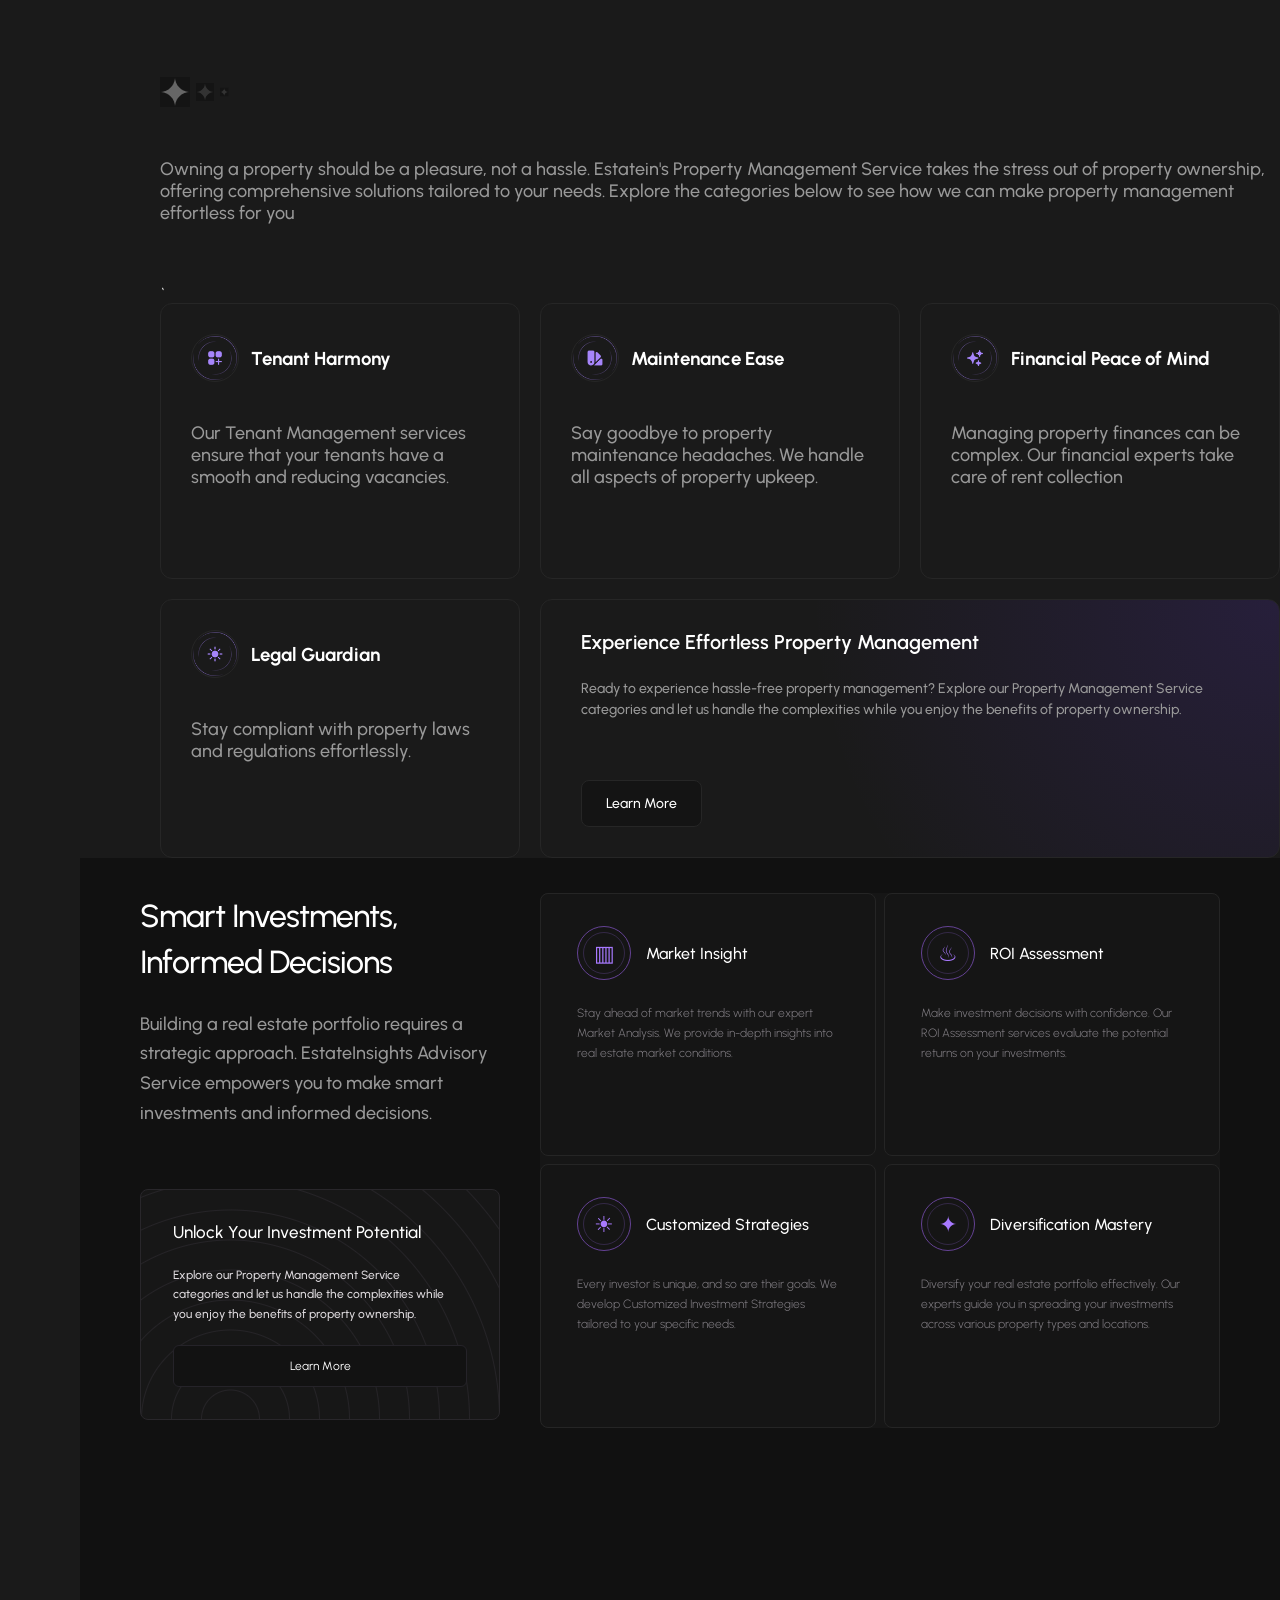
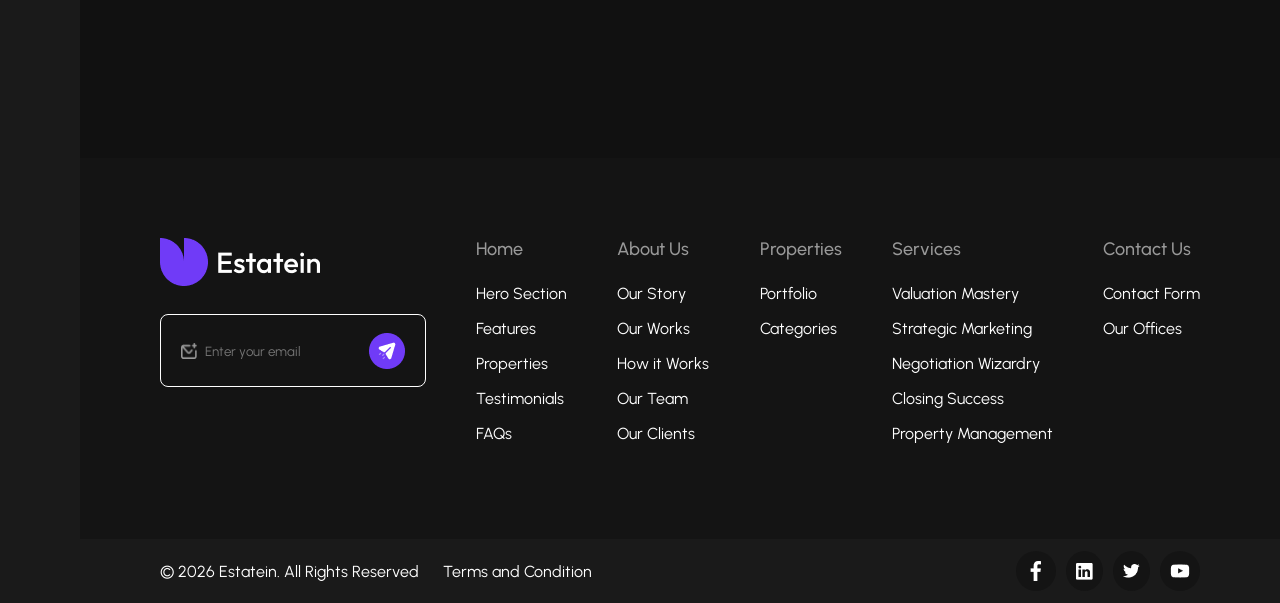
==== commit 416cea12: "changed img path" ====
--- a/services.html
+++ b/services.html
@@ -168,7 +168,7 @@
             <div class="feature-card">
             <div class="card-header">
               <div class="icon-box">
-                <img src="./analytics.png" alt="staricon">
+                <img src="./assets/images/analytics.png" alt="staricon">
                 </div>
               <h3>Valuation Mastery</h3>
               </div>
@@ -179,7 +179,7 @@
              <div class="feature-card">
             <div class="card-header">
               <div class="icon-box">
-                <img src="./analytics.png" alt="staricon">
+                <img src="./assets/images/strategic.png" alt="staricon">
                 </div>
               <h3>Strategic Marketing</h3>
               </div>
@@ -189,7 +189,7 @@
              <div class="feature-card">
             <div class="card-header">
               <div class="icon-box">
-                <img src="./wizard.png" alt="staricon">
+                <img src="./assets/images/wizard.png" alt="staricon">
                 </div>
               <h3>Negotiation Wizardry</h3>
               </div>
@@ -199,7 +199,7 @@
             <div class="feature-card">
             <div class="card-header">
               <div class="icon-box">
-                <img src="./success.png" alt="staricon">
+                <img src="./assets/images/success.png" alt="staricon">
                 </div>
               <h3>Closing Success</h3>
               </div>
@@ -241,7 +241,7 @@
             <div class="property-card">
             <div class="property-card-header">
               <div class="property-icon-box">
-                <img src="./ease.png" alt="staricon">
+                <img src="./assets/images/ease.png" alt="staricon">
                 </div>
               <h3>Tenant Harmony</h3>
               </div>
@@ -252,7 +252,7 @@
               <div class="property-card">
             <div class="property-card-header">
               <div class="property-icon-box">
-                <img src="./maint.png" alt="staricon">
+                <img src="./assets/images/maint.png" alt="staricon">
                 </div>
               <h3>Maintenance Ease</h3>
               </div>
@@ -262,7 +262,7 @@
              <div class="property-card">
             <div class="property-card-header">
               <div class="property-icon-box">
-                <img src="./finace.png" alt="staricon">
+                <img src="./assets/images/finace.png" alt="staricon">
                 </div>
               <h3>Financial Peace of Mind</h3>
               </div>
@@ -272,7 +272,7 @@
             <div class="property-card">
             <div class="property-card-header">
               <div class="property-icon-box">
-                <img src="./legal.png" alt="staricon">
+                <img src="./assets/images/legal.png" alt="staricon">
                 </div>
               <h3>Legal Guardian</h3>
               </div>
